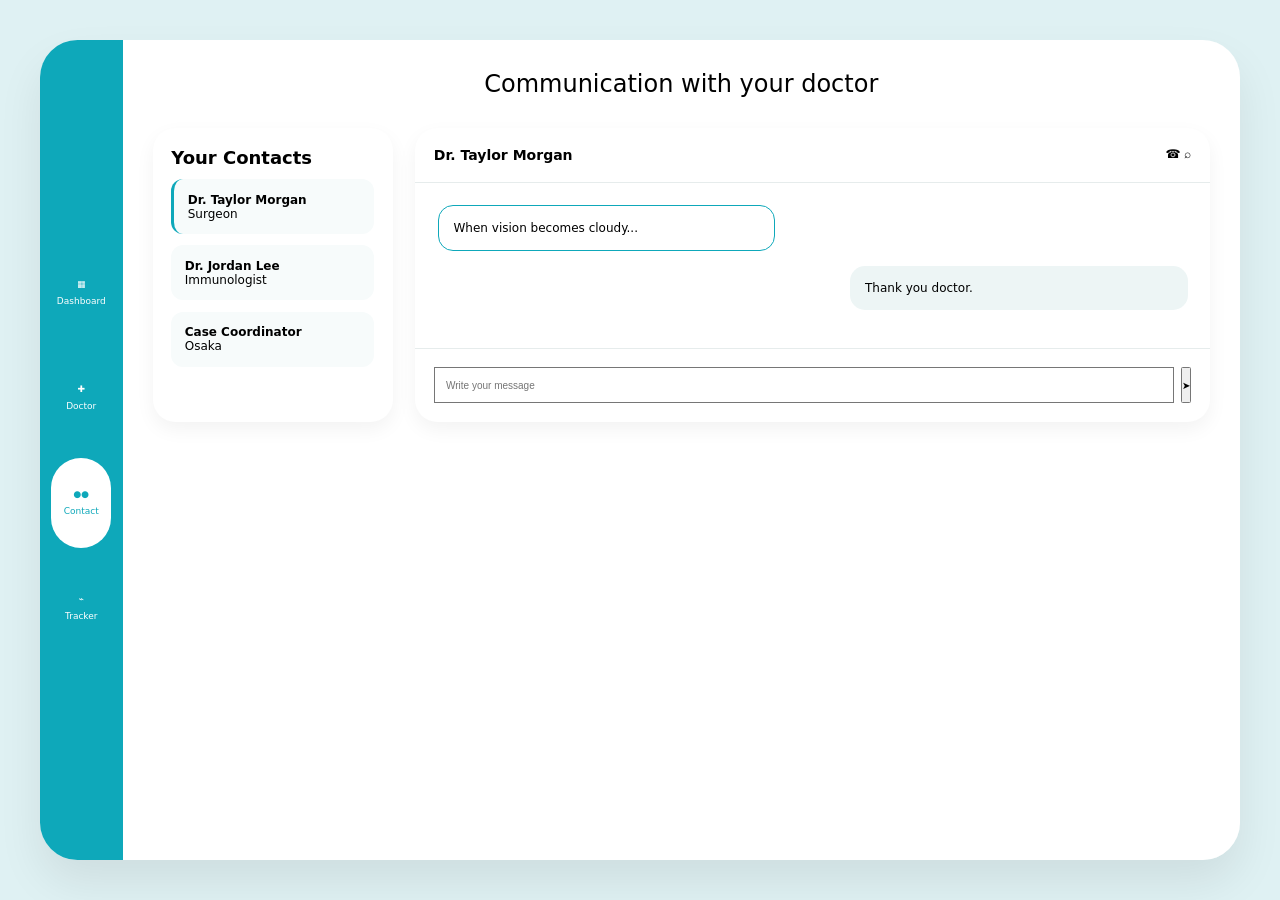
==== contact.html @ 937442fc "First commit. This is moved from the private repo." ====
<!DOCTYPE html>
<html lang="en">
<head>

<meta charset="UTF-8">
<meta name="viewport"
content="width=device-width, initial-scale=1.0">

<title>Doctor Communication</title>

<link rel="stylesheet" href="style.css">

</head>

<body>

<div class="app-container">

<div class="app-shell">

<aside class="sidebar">

<div class="sidebar-top"></div>

<div class="sidebar-menu">

<a href="index.html" class="nav-item">
<span class="nav-icon" aria-hidden="true">▦</span>
<span>Dashboard</span>
</a>

<a href="doctor.html" class="nav-item">
<span class="nav-icon" aria-hidden="true">✚</span>
<span>Doctor</span>
</a>

<a href="contact.html" class="nav-item active">
<span class="nav-icon" aria-hidden="true">●●</span>
<span>Contact</span>
</a>

<a href="tracker.html" class="nav-item">
<span class="nav-icon" aria-hidden="true">⌁</span>
<span>Tracker</span>
</a>

</div>

<div class="sidebar-bottom"></div>

</aside>

<div class="contact-page">

<h1>Communication with your doctor</h1>

<div class="contact-layout">

<div class="contacts-panel card">

<h2>Your Contacts</h2>

<div class="contact-user active-contact">
<h4>Dr. Taylor Morgan</h4>
<p>Surgeon</p>
</div>

<div class="contact-user">
<h4>Dr. Jordan Lee</h4>
<p>Immunologist</p>
</div>

<div class="contact-user">
<h4>Case Coordinator</h4>
<p>Osaka</p>
</div>

</div>

<div class="chat-panel card">

<div class="chat-header">

<h3>Dr. Taylor Morgan</h3>

<div>
<span aria-hidden="true">☎</span>
<span aria-hidden="true">⌕</span>
</div>

</div>

<div class="chat-area">

<div class="message incoming">
When vision becomes cloudy...
</div>

<div class="message outgoing">
Thank you doctor.
</div>

</div>

<div class="chat-input">

<input
type="text"
placeholder="Write your message">

<button>
<span aria-hidden="true">➤</span>
</button>

</div>

</div>

</div>

</div>

</div>

</div>

</body>
</html>
---- style.css ----
:root{

    --primary:#0ea8ba;
    --bg:#dff1f3;
    --card:#ffffff;
    --text:#222c45;
    --muted:#9aa4b2;

    /*
     * Display scale factor — reduce to fit smaller screens.
     * Examples:
     *   1.00  →  full size (1920×1080)
     *   0.75  →  7" 1024×600 Raspberry Pi
     *   0.65  →  small tablets
    */
    --ui-scale: 0.75;
}

*{
    margin:0;
    padding:0;
    box-sizing:border-box;
}

body{

    font-family:system-ui,-apple-system,BlinkMacSystemFont,'Segoe UI',sans-serif;

    background:#dff1f3;

    min-height:100vh;

    display:flex;
    justify-content:center;
    align-items:center;

    padding:40px;
}

.app-container{

    width:100%;
    max-width:1600px;
    zoom:var(--ui-scale);
}

/* APP */

.app-shell{

    /* margin:60px; */

    background:#edf5f5;

    border-radius:50px;

    overflow:hidden;

    display:grid;

    grid-template-columns:
        110px
        350px
        1fr;

    /* Ensure the grid is always tall enough for the sidebar's
       space-between centering to work at any zoom level.
       80px = body padding-top (40px) + padding-bottom (40px). */
    min-height:calc((100vh - 80px) / var(--ui-scale));

    box-shadow:
        0 30px 60px rgba(0,0,0,.08);
}

/* SIDEBAR */

.sidebar{

    display:flex;

    flex-direction:column;

    justify-content:space-between;

    align-items:center;

    background:var(--primary);

    padding:30px 0;

}

.sidebar-top,
.sidebar-bottom{

    flex:1;

}

.sidebar-menu{


    display:flex;

    flex-direction:column;

    gap:20px;

}

.nav-item{

    width:80px;
    height:120px;

    border-radius:40px;

    text-decoration:none;

    color:white;

    display:flex;
    flex-direction:column;

    justify-content:center;
    align-items:center;

    gap:10px;

    /* margin-bottom:25px; */
}

.nav-item.active{

    background:white;
    color:var(--primary);
}

.nav-item span{

    font-size:12px;
}

/* LEFT PANEL */

.left-panel{

    padding:35px;
}

.card{

    background:white;

    border-radius:30px;

    box-shadow:
        0 10px 25px rgba(0,0,0,.05);

    margin-bottom:25px;
}

.profile-card{

    text-align:center;
    padding:30px;
}

.profile-card img{

    width:120px;
    height:120px;

    border-radius:50%;
}

.profile-card h3{

    margin-top:15px;
}

.profile-card p{

    color:var(--muted);
}

.profile-stats{

    margin-top:30px;

    display:grid;

    grid-template-columns:repeat(3,1fr);

    gap:10px;

    text-align:center;
}

.profile-stats span{

    font-size:12px;
    color:var(--primary);
}

.profile-stats strong{

    display:block;
    margin-top:5px;
}

.notifications{

    padding:25px;
}

.section-header{

    display:flex;
    justify-content:space-between;
    align-items:center;

    margin-bottom:25px;

    /* padding-left:25px; */
    /* padding-right:25px; */
}

.section-header span{

    color:var(--muted);
}

.green-dot{

    width:10px;
    height:10px;

    border-radius:50%;

    background:#84d39d;
}

.medicine p{
    color:var(--muted);
}

.medicine-top{

    display:flex;
    align-items:center;
    gap:10px;
}

.weekdays{

    display:flex;
    gap:20px;

    margin:20px 0;

    color:var(--primary);

    font-size:12px;
}

.doctor{

    display:flex;
    gap:15px;

    margin-top:25px;
}

.doctor img{

    width:60px;
    height:60px;

    border-radius:50%;
}

.payment{

    padding:20px;

    display:flex;
    justify-content:space-between;
    align-items:center;
}

.credit-card{

    background:#f4a64c;
    color:white;

    padding:20px;

    border-radius:20px;
}

.add-card{

    width:55px;
    height:55px;

    border:none;

    border-radius:15px;

    background:#dff1f3;

    font-size:32px;
}

/* RIGHT PANEL */

.right-panel{

    background:white;

    border-radius:40px 0 0 40px;

    padding:45px;
}

.examinations h2,
.health h2,
.calendar h2,
.advice h2{

    color:var(--primary);
    font-weight:500;
}

.section-header h3 {
    color:var(--primary);
    padding-left:15px;
    font-weight:lighter;
}

.section-header h2,
.section-header h3{

    color:var(--primary);

    font-weight:500;

}

.exam-grid{

    display:grid;
    grid-template-columns:1fr 1fr;

    gap:30px;

    margin-top:30px;
    margin-bottom:30px;
}

.exam-card{

    padding-left:20px;
    border-left:6px solid;
}

.exam-card.cyan{
    border-color:#8de4e9;
}

.exam-card.pink{
    border-color:#ffb6ae;
}

.exam-card small{

    color:var(--muted);
}

.exam-card h3{

    margin:10px 0;
}

.chart{

    position:relative;

    height:360px;

    margin-top:25px;
}

.health-chart{

    width:100%;
    height:280px;
}

/* GRID */

.grid line{

    stroke:#d9e5e7;
    stroke-width:2;
}

/* AREA */

.area-wave{

    fill:#d8ebee;
    opacity:.9;
}

/* MAIN CURVE */

.health-line{

    fill:none;

    stroke:#0ea8ba;

    stroke-width:4;

    stroke-linecap:round;
    stroke-linejoin:round;
}

/* POINTS */

.health-chart circle{

    fill:#0ea8ba;
}

/* YEARS */

.chart-years{

    position:absolute;
    left:80px;
    right:80px;

    bottom:55px;

    display:flex;
    justify-content:space-between;

    color:#98a2b3;

    font-size:15px;
}

/* LEGEND */

.chart-legend{

    position:absolute;

    left:80px;

    bottom:0;

    display:flex;

    gap:50px;
}

.legend-item{

    display:flex;
    align-items:center;

    gap:10px;

    color:#98a2b3;

    font-size:14px;
}

.legend-dot{

    width:14px;
    height:14px;

    border-radius:50%;
}

.legend-dot.avg{

    background:#d8ebee;
}

.legend-dot.mydata{

    background:#0ea8ba;
}

.periods{

    display:flex;
    gap:10px;
}

button,
a,
.card{

    transition:0.3s ease;

}

.periods button{

    width:42px;
    height:42px;

    border:none;

    border-radius:14px;

    background:#dff1f3;
}

.periods button:hover{

    background:#cfecef;

}

.periods .active{

    background:var(--primary);
    color:white;
}

.bottom-grid{

    display:grid;
    grid-template-columns:1fr 1fr;

    gap:50px;

    margin-top:40px;
}

.month{

    margin:20px 0;
}

.days{

    display:flex;
    flex-wrap:wrap;
    gap:10px;
}

.days span{

    width:45px;
    height:45px;

    border-radius:50%;

    display:flex;
    align-items:center;
    justify-content:center;

    background:#eef5f5;
}

.days .active{

    background:var(--primary);
    color:white;
}

.advice p{

    margin-top:20px;
    color:#6e7786;
}

/* RESPONSIVE */

@media(max-width:1400px){

    .app-shell{

        grid-template-columns:

            110px

            320px

            1fr;

    }

    .sidebar-menu{
        
        display:flex;

        flex-direction:column;

        gap:20px;

    }
}

@media(max-width:1000px){

    .app-shell{

        grid-template-columns:1fr;
    }

    .sidebar{

        flex-direction:row;

        justify-content:center;

        padding:20px;
    }

    .sidebar-top,
    .sidebar-bottom{

        display:none;

    }

    .left-panel,
    .right-panel{
        
        width:100%;
    }
    .right-panel{

        border-radius:0;

    }

    .sidebar-menu{

        display:flex;

        flex-direction:row;

        gap:20px;

    }
    
    .nav-item{

        width:60px;

        height:80px;

    }

    .nav-item span{

        font-size:10px;

    }

}



.nav-item{
    cursor:pointer;
    transition:.3s;
}

.nav-item:hover{

    transform:translateY(-2px);
}

.clickable-card{

    cursor:pointer;

    transition:.3s;
}

.clickable-card:hover{

    transform:translateY(-4px);

    box-shadow:
        0 15px 30px rgba(0,0,0,.08);
}

.clickable-card.selected{

    background:#f4fcfd;
}

.period-btn{

    cursor:pointer;

    transition:.3s;
}

.day{

    cursor:pointer;

    transition:.3s;
}

.day:hover{

    background:#d5f1f4;
}

.day.active{

    background:#0ea8ba;

    color:white;
}

.exam-card.selected{

    border-width:8px;
}

/* ===================================
   SUB-PAGE STYLES (doctor, contact, tracker)
====================================*/

/* -----------------------------------
   COMMON PAGE LAYOUT
------------------------------------*/

.doctor-page,
.contact-page,
.tracker-page{

    grid-column:2 / -1;

    width:100%;
    padding:40px;
    background:white;
    overflow:auto;
}

.doctor-page h1,
.contact-page h1,
.tracker-page h1{

    text-align:center;
    margin-bottom:40px;
    font-weight:400;
}

/* -----------------------------------
   DOCTOR PAGE
------------------------------------*/

.doctor-layout{

    display:grid;

    grid-template-columns:

        minmax(260px,320px)

        minmax(0,1fr);

    gap:40px;

}

.treatment-list{

    padding:25px;
}

.treatment-card{

    background:#f7fbfb;
    border-radius:20px;
    padding:20px;
    margin-top:20px;
}

.appointment-panel{

    padding:40px;
}

.doctor-profile{

    display:flex;
    align-items:center;
    gap:20px;
    margin:30px 0;
}

.doctor-profile img{

    width:90px;
    height:90px;
    border-radius:50%;
}

.appointment-grid{

    display:grid;
    grid-template-columns:1fr 1fr;
    gap:20px;
    margin-bottom:40px;
}

.appointment-grid input{

    width:100%;
    padding:12px;
}

input,
select,
textarea{

    width:100%;

    box-sizing:border-box;

}

.patient-data{

    display:flex;
    gap:50px;
    margin:30px 0;
}

.patient-data div{

    display:flex;
    flex-direction:column;
}

.disease-box{

    display:flex;
    gap:15px;
    margin-top:25px;
}

.disease-box input{

    flex:1;
    padding:12px;
}

.appointment-btn{

    margin-top:40px;
    background:#f4a64c;
    color:white;
    border:none;
    border-radius:20px;
    padding:15px 30px;
    cursor:pointer;
    width:100%;
    box-sizing:border-box;
}

/* -----------------------------------
   CONTACT PAGE
------------------------------------*/

.contact-layout{

    display:grid;

    grid-template-columns:

        minmax(260px,320px)

        minmax(0,1fr);
    gap:30px;
}

.contacts-panel{

    padding:25px;
}

.contact-user{

    padding:18px;
    border-radius:16px;
    background:#f7fbfb;
    margin-top:15px;
}

.active-contact{

    border-left:5px solid var(--primary);
}

.chat-panel{

    display:flex;
    flex-direction:column;
    min-width:0;
}

.chat-header{

    padding:25px;
    border-bottom:1px solid #e6ecec;

    display:flex;
    justify-content:space-between;
}

.chat-area{

    flex:1;
    padding:30px;
    overflow-wrap:break-word;
}

.message{

    max-width:min(450px,90%);
    padding:20px;
    border-radius:20px;
    margin-bottom:20px;
}

.incoming{

    border:2px solid var(--primary);
}

.outgoing{

    margin-left:auto;
    background:#edf5f5;
}

.chat-input{

    padding:25px;
    display:flex;
    gap:10px;
    border-top:1px solid #e6ecec;
}

.chat-input input{

    flex:1;
    padding:15px;
}

/* -----------------------------------
   TRACKER PAGE
------------------------------------*/

.tracker-layout{

    display:grid;

    grid-template-columns:

        minmax(250px,1fr)

        minmax(280px,420px)

        minmax(280px,380px);

    gap:30px;
}

.categories,
.order-panel,
.tracker-summary{

    padding:30px;
}

.category-grid{

    display:grid;
    grid-template-columns:repeat(2,1fr);
    gap:15px;
    margin-top:25px;
}

.category-grid button{

    height:70px;
    border:none;
    border-radius:20px;
    background:#edf5f5;
}

.order-panel ul{

    list-style:none;
    margin:25px 0;
}

.order-panel li{

    display:flex;
    justify-content:space-between;
    padding:15px 0;
}

.total-price{

    display:flex;
    justify-content:space-between;
    margin-top:30px;
    font-size:22px;
}

.progress-circle{

    width:min(220px,70vw);

    height:min(220px,70vw);

    border:12px solid var(--primary);

    border-radius:50%;

    margin:40px auto;

    display:flex;
    align-items:center;
    justify-content:center;

    font-size:24px;
}

.nutrition-grid{

    display:grid;

    grid-template-columns:

        repeat(auto-fit,minmax(120px,1fr));

    gap:20px;
}

@media(max-width:1200px){

    .tracker-layout,
    .doctor-layout,
    .contact-layout{

        grid-template-columns:1fr;
    }
}

@media(max-width:768px){

    .appointment-grid{
        grid-template-columns:1fr;
    }

    .patient-data{
        flex-direction:column;
        gap:20px;
    }

    .disease-box{
        flex-direction:column;
    }

    .chat-header{
        flex-direction:column;
        gap:15px;
    }
}

.appointment-panel,
.chat-panel,
.tracker-summary{
    min-width:0;
}

@media(max-width:1000px){

    .doctor-page,
    .contact-page,
    .tracker-page{

        grid-column:1 / -1;
        padding:20px;

    }
}
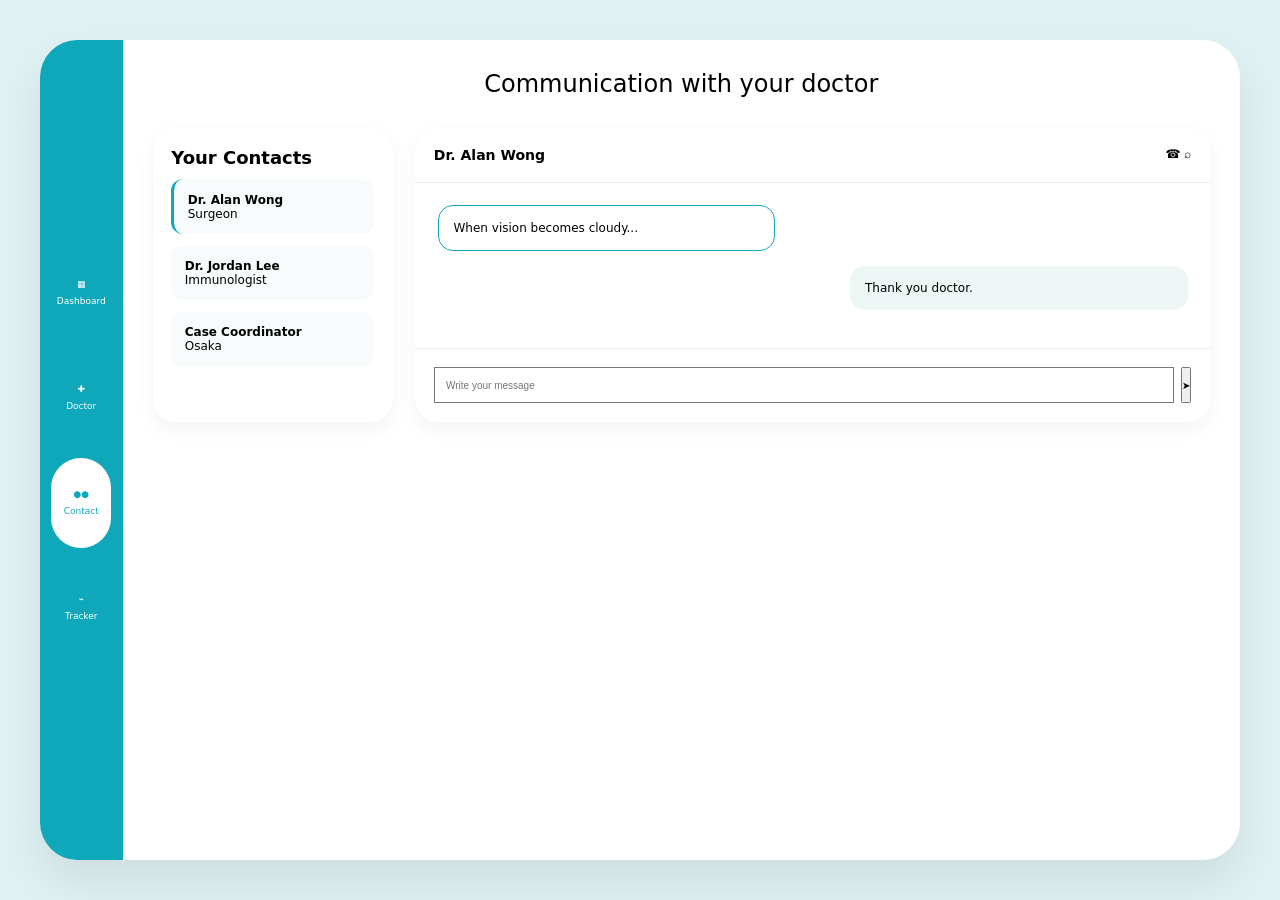
==== commit 88d219cf: "Fix the name." ====
--- a/contact.html
+++ b/contact.html
@@ -61,7 +61,7 @@
 <h2>Your Contacts</h2>
 
 <div class="contact-user active-contact">
-<h4>Dr. Taylor Morgan</h4>
+<h4>Dr. Alan Wong</h4>
 <p>Surgeon</p>
 </div>
 
@@ -81,7 +81,7 @@
 
 <div class="chat-header">
 
-<h3>Dr. Taylor Morgan</h3>
+<h3>Dr. Alan Wong</h3>
 
 <div>
 <span aria-hidden="true">☎</span>
@@ -125,4 +125,4 @@
 </div>
 
 </body>
-</html>+</html>
